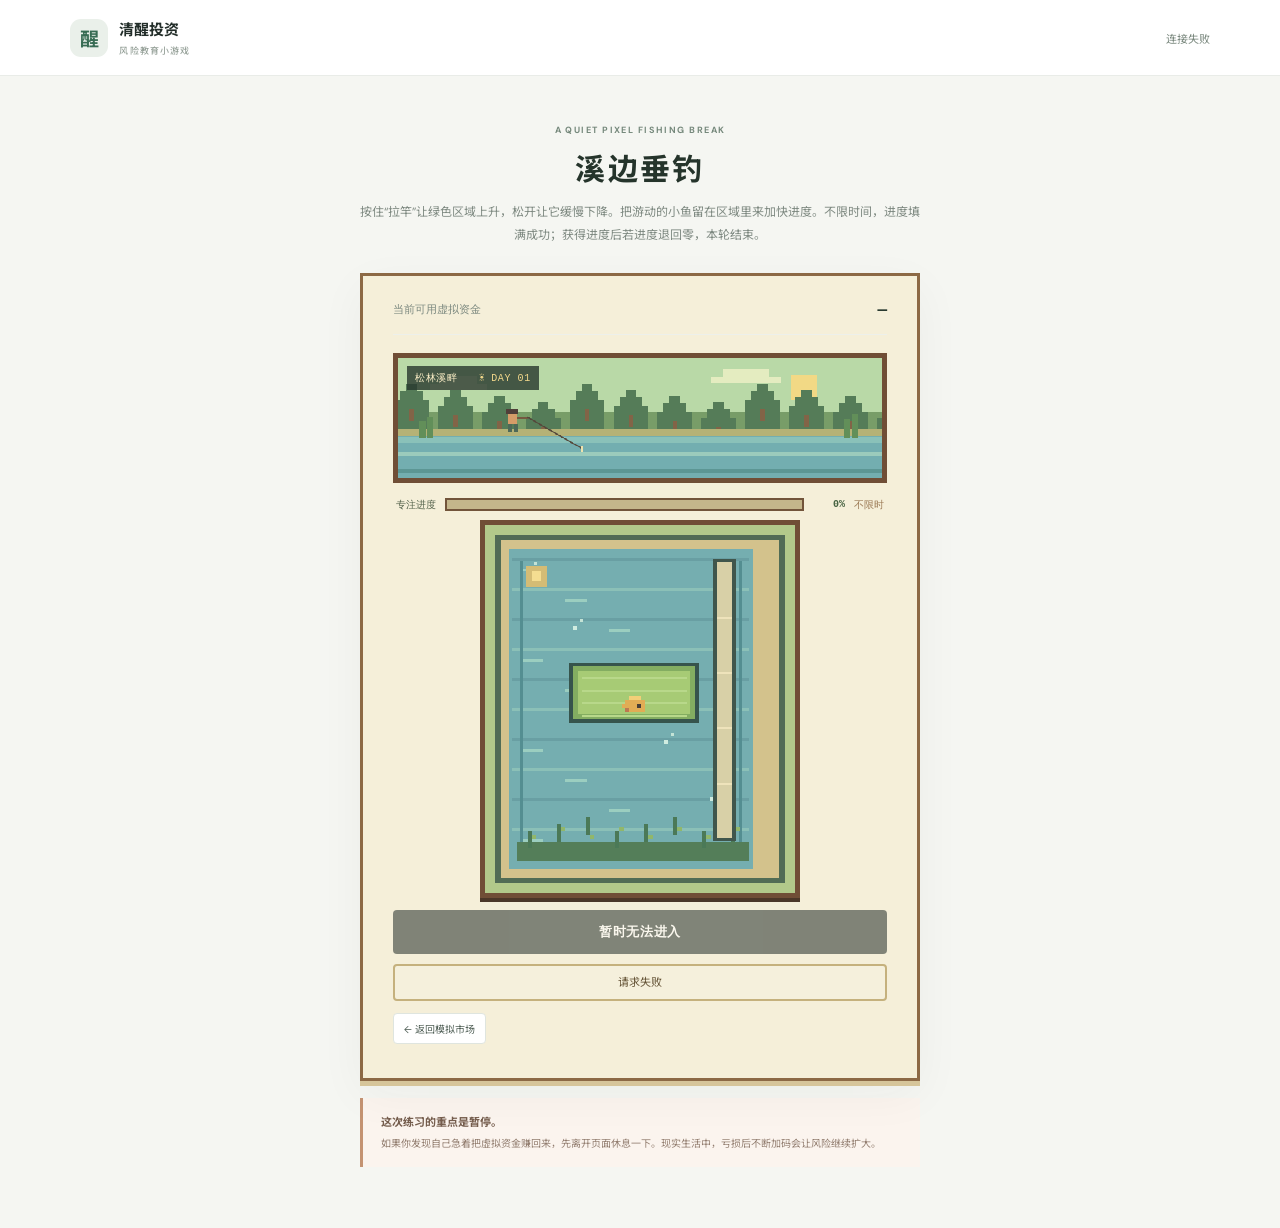
==== fishing.html @ 819c37e3 "Initial project upload" ====
<!doctype html>
<html lang="zh-CN">
<head>
  <meta charset="utf-8">
  <meta name="viewport" content="width=device-width,initial-scale=1">
  <title>溪边垂钓 · 清醒投资</title>
  <link rel="stylesheet" href="style.css">
  <link rel="stylesheet" href="recharge.css">
  <link rel="stylesheet" href="fishing.css?v=return-inside-game-20261020-1">
</head>
<body class="fishing-page">
  <header class="top fishing-top">
    <a class="brand" href="index.html"><span class="logo">醒</span><span>清醒投资<small>风险教育小游戏</small></span></a>
    <div class="top-right"><span id="playerName" class="virtual">读取账户中…</span></div>
  </header>
  <main class="fishing-main">
    <section class="fishing-intro">
      <div class="eyebrow">A QUIET PIXEL FISHING BREAK</div>
      <h1>溪边垂钓</h1>
      <p>按住“拉竿”让绿色区域上升，松开让它缓慢下降。把游动的小鱼留在区域里来加快进度。不限时间，进度填满成功；获得进度后若进度退回零，本轮结束。</p>
    </section>
    <section class="fishing-game panel">
      <div class="fishing-account"><span>当前可用虚拟资金</span><b id="fishingCash">读取中…</b></div>
      <div class="pixel-scene"><canvas id="sceneCanvas" width="640" height="160" aria-label="像素风溪边风景"></canvas><div class="scene-caption">松林溪畔 <span>☀ DAY 01</span></div></div>
      <div class="game-hud"><span>专注进度</span><div class="progress-track"><i id="progressFill"></i></div><b id="progressText">0%</b><span id="timerText">不限时</span></div>
      <canvas id="gameCanvas" width="320" height="380" aria-label="钓鱼小游戏水域"></canvas>
      <div class="game-controls"><button id="startBtn" class="primary full" disabled>正在读取练习状态…</button><button id="holdBtn" class="primary full hidden" disabled>按住拉竿</button></div>
      <div id="gameMessage" class="game-message">练习次数不限，每次奖励 50–1,000 元虚拟资金。</div>
      <div id="dailyStatus" class="daily-status"></div>
      <div class="fishing-gamebar"><a class="outline" href="index.html">← 返回模拟市场</a></div>
      <div id="victoryOverlay" class="victory-overlay hidden" role="dialog" aria-modal="true" aria-labelledby="victoryTitle">
        <div class="victory-card">
          <div class="victory-stars" aria-hidden="true">✦　✧　✦　✧　✦</div>
          <div class="victory-fish" aria-hidden="true">🐟</div>
          <h2 id="victoryTitle">钓到鱼啦！</h2>
          <p id="victoryReward">本轮练习完成</p>
          <blockquote>“虚拟账户里的回本不是真实收益；亏损后追逐、加码，只会让风险继续扩大。”</blockquote>
          <button id="victoryContinue" class="primary full">继续练习</button>
        </div>
      </div>
    </section>
    <section class="fishing-reminder"><b>这次练习的重点是暂停。</b><span>如果你发现自己急着把虚拟资金赚回来，先离开页面休息一下。现实生活中，亏损后不断加码会让风险继续扩大。</span></section>
  </main>
  <script src="fishing.js?v=pixel-fishing-20261020-6"></script>
</body>
</html>
---- style.css ----
@import url('https://fonts.googleapis.com/css2?family=DM+Sans:wght@400;500;600;700&family=Noto+Sans+SC:wght@400;500;600;700&display=swap');:root{--ink:#222d29;--muted:#7f8a84;--line:#e9ece8;--green:#386c54;--pale:#f5f6f2;--red:#bd6558}*{box-sizing:border-box}body{margin:0;color:var(--ink);font-family:'DM Sans','Noto Sans SC',sans-serif;background:#fff;font-size:13px}.top{height:76px;border-bottom:1px solid var(--line);padding:0 max(calc((100vw - 1160px)/2),5.5%);display:flex;align-items:center;justify-content:space-between}.brand{display:flex;align-items:center;gap:11px;text-decoration:none;color:var(--ink);font-weight:700;font-size:15px}.logo{width:38px;height:38px;border-radius:11px;background:#eaf0ea;color:var(--green);display:grid;place-items:center;font-size:19px}.brand small{display:block;color:#98a39b;font-size:9px;font-weight:500;letter-spacing:.13em;margin-top:4px}.top-right{display:flex;align-items:center;gap:20px}.virtual{font-size:11px;color:#7a887e}.virtual i{display:inline-block;width:7px;height:7px;border-radius:50%;background:#75a278;margin-right:6px}.outline,.text-btn{background:white;border:1px solid #dfe5df;padding:9px 14px;color:#526158;border-radius:4px;cursor:pointer;font:inherit}.top-right .outline{font-size:12px}main{max-width:1160px;margin:auto;padding:0 4px}.hero{margin:32px 0 20px;min-height:300px;background:#f4f5f1;display:flex;justify-content:space-between;overflow:hidden;padding:42px 52px;position:relative}.hero-text{max-width:510px;z-index:1}.eyebrow{font-size:9px;letter-spacing:.16em;font-weight:700;color:#75887b}.hero h1{font-size:31px;line-height:1.55;letter-spacing:.03em;margin:14px 0 11px;font-weight:600}.hero h1 em{font-style:normal;color:#a95c50}.hero-text>p{font-size:12px;color:#7f8982;line-height:1.9;max-width:440px}.hero-actions{display:flex;align-items:center;gap:17px;margin-top:23px}.primary{border:0;color:white;background:var(--ink);padding:12px 17px;border-radius:4px;font:500 12px inherit;cursor:pointer}.primary:hover{background:var(--green)}.primary span{margin-left:14px}.caption{font-size:10px;color:#89948c}.caption b{color:#526458;margin-left:5px}.hero-visual{width:39%;min-width:320px;position:relative;align-self:stretch;display:flex;align-items:center}.hero-visual svg{position:absolute;inset:62px 0 6px;width:100%;height:180px}.chart-label{position:absolute;top:4px;left:8px;font-size:11px;color:#67766c}.chart-label small{display:block;color:#a4ada6;font-size:9px;margin-top:5px}.chart-note{position:absolute;right:0;bottom:8px;font-size:10px;color:#986155;line-height:1.8}.chart-note span{color:#98a098}.notice{display:flex;align-items:center;gap:13px;padding:14px 17px;background:#fbf4ee;border:1px solid #f1e7df;color:#765f51;margin-bottom:30px}.notice-icon{width:22px;height:22px;border:1px solid #d49b7e;color:#b6795c;border-radius:50%;display:grid;place-items:center;font-weight:700;flex:none}.notice b,.notice span{display:block}.notice b{font-size:11px;margin-bottom:4px}.notice span{font-size:10px;line-height:1.6;color:#927d6f}.dashboard{display:grid;grid-template-columns:minmax(0,1.6fr) minmax(300px,.9fr);gap:24px}.section-title{display:flex;align-items:center;justify-content:space-between}.section-title h2,.trade h2{margin:7px 0 0;font-size:17px;font-weight:600}.section-title h2 small{font-size:10px;color:#9ca69e;font-weight:400;margin-left:8px}.left>.section-title{margin-bottom:15px}.section-title input{width:200px;border:1px solid var(--line);padding:10px 12px;outline:0;font:11px inherit}.market-table{border:1px solid var(--line)}.thead,.stock{display:grid;grid-template-columns:1.6fr 1fr 1fr .75fr;align-items:center;padding:12px 14px;gap:8px}.thead{background:#f8f9f6;color:#97a098;font-size:9px}.stock{border-top:1px solid #eef0ed;min-height:65px}.stock-name b,.stock-name small{display:block}.stock-name b{font-size:12px;font-weight:600}.stock-name small{font-size:9px;color:#9ba49d;margin-top:5px}.price{font-weight:600;font-size:12px}.chg{font-size:11px;color:var(--green)}.chg.down{color:var(--red)}.stock button{border:1px solid #dfe7df;color:var(--green);background:white;padding:6px 10px;border-radius:3px;font-size:10px;cursor:pointer}.panel{border:1px solid var(--line);padding:20px;background:#fff}.portfolio{margin-top:22px}.portfolio h2{font-size:16px}.text-btn{font-size:10px;padding:7px 10px}.metrics{display:grid;grid-template-columns:repeat(3,1fr);margin:19px 0 15px;background:#f7f8f5;padding:14px 10px;gap:8px}.metrics small,.metrics b{display:block}.metrics small{font-size:9px;color:#929d94;margin-bottom:8px}.metrics b{font-size:13px;font-weight:600}.metrics div+div{border-left:1px solid #e9ece8;padding-left:12px}.holdings{font-size:10px}.holding{display:grid;grid-template-columns:1fr 1fr 1fr;padding:11px 2px;border-top:1px solid #eff1ee;color:#69776e}.holding b{font-weight:500}.right{display:flex;flex-direction:column;gap:16px}.trade h2{font-size:19px}.hint{font-size:10px;line-height:1.7;color:#929c95;margin:8px 0 17px}.trade label,.dialog label{display:block;font-size:10px;color:#7f8a82;margin:13px 0}.trade select,.trade input,.dialog input{display:block;width:100%;height:38px;border:1px solid var(--line);background:white;margin-top:7px;padding:0 10px;color:#45544b;font:11px inherit;outline:0}.side-switch{display:flex;background:#f2f4f1;padding:3px;margin:13px 0}.side-switch button{flex:1;border:0;background:transparent;padding:9px;color:#7b877f;cursor:pointer;font-size:11px}.side-switch button.selected{background:white;color:var(--green);box-shadow:0 1px 4px #14251a12}.estimate{display:flex;align-items:center;justify-content:space-between;background:#f8f9f6;padding:12px;margin:14px 0;color:#8a958d;font-size:10px}.estimate b{font-size:14px;color:#334139}.full{width:100%}.message{min-height:14px;color:var(--red);font-size:10px;line-height:1.6;margin-top:7px}.lesson{background:#fbfaf6;border-color:#eeece3}.lesson h3,.history h3{font-size:14px;margin:8px 0 10px}.lesson ul{padding-left:16px;margin:9px 0 14px;color:#707c73;font-size:10px;line-height:2}.lesson li::marker{color:#c07a66}.lesson-foot{border-top:1px solid #ebe8de;padding-top:11px;font-size:9px;line-height:1.7;color:#95877a}.history{padding-bottom:12px}.history h3{margin-bottom:0}.orders{max-height:220px;overflow:auto}.order{display:flex;justify-content:space-between;align-items:center;padding:11px 0;border-top:1px solid #eff1ee;font-size:10px}.order b{font-size:10px}.order small{display:block;color:#a0a9a2;margin-top:4px}.buy{color:var(--green)}.sell{color:var(--red)}.empty{padding:18px 8px;color:#a0aaa2;font-size:10px;text-align:center}.takeaway{display:flex;align-items:center;gap:14px;margin:24px 0 35px;background:#edf3ed;padding:19px 22px;color:#4c6252}.take-icon{width:26px;height:26px;border:1px solid #9bb29d;color:#588060;border-radius:50%;display:grid;place-items:center;flex:none}.takeaway b{font-size:11px}.takeaway p{font-size:10px;line-height:1.7;color:#75847a;margin:5px 0 0}.take-stamp{margin-left:auto;border:1px solid #aec0ad;border-radius:50%;width:50px;height:50px;display:grid;place-items:center;text-align:center;font:11px/1.3 serif;color:#64816a;flex:none}footer{border-top:1px solid var(--line);padding:17px 0 22px;text-align:center;font-size:10px;color:#76847a}footer span{color:#a0aaa2;margin-left:8px}.modal{position:fixed;inset:0;background:#17241dbb;z-index:5;display:grid;place-items:center;padding:15px}.hidden{display:none!important}.dialog{background:white;width:min(400px,100%);padding:32px;position:relative}.close{position:absolute;right:17px;top:12px;border:0;background:none;font-size:24px;color:#929d95;cursor:pointer}.dialog h2{font-size:19px;margin:10px 0}.dialog>p{font-size:10px;line-height:1.7;color:#8a958d}.tabs{display:flex;border-bottom:1px solid var(--line);margin-top:18px}.tabs button{flex:1;border:0;background:white;color:#9ba49d;padding:10px;cursor:pointer;font-size:11px}.tabs button.active{color:var(--green);border-bottom:2px solid var(--green)}.dialog form{margin-top:13px}@media(max-width:800px){.top{padding:0 17px;height:67px}.top-right{gap:9px}.virtual{font-size:0}.virtual i{font-size:initial}.brand{font-size:13px}.brand small{font-size:8px}.hero{margin:16px 0;padding:28px 22px;min-height:310px}.hero h1{font-size:25px}.hero-visual{position:absolute;right:-65px;bottom:0;width:53%;min-width:0;height:190px;opacity:.38}.hero-text>p{max-width:90%}.dashboard{grid-template-columns:1fr;gap:16px}.right{display:grid;grid-template-columns:1fr}.section-title input{width:150px}.notice{align-items:flex-start}.metrics{grid-template-columns:1fr 1fr 1fr}.metrics b{font-size:11px}.takeaway{margin-bottom:24px}main{padding:0 13px}.hero-actions{flex-wrap:wrap}.thead,.stock{grid-template-columns:1.3fr 1fr .8fr .55fr;padding:11px 8px;gap:5px}.stock button{padding:6px}.portfolio{margin-top:15px}}

.market-chart{margin-top:16px}.market-chart canvas{display:block;width:100%;height:220px;margin-top:18px}.chart-meta,.chart-foot{font-size:9px;color:#98a39b}.chart-foot{display:flex;justify-content:space-between;border-top:1px solid #eff1ee;padding-top:10px}.fishing{background:#f8fbf6;border-color:#dfe9df}.fishing h3{margin:9px 0 5px;font-size:15px}.fishing-track{height:30px;border-radius:16px;background:#e9eeea;position:relative;margin:19px 0 15px;overflow:hidden}.fishing-zone{position:absolute;left:64%;width:16%;height:100%;background:#b8d9bb;border-left:1px solid #6c9b72;border-right:1px solid #6c9b72}.fishing-track i{position:absolute;left:0;top:4px;width:3px;height:22px;background:#bd6558;z-index:1}.fishing-track i.moving{animation:castMove 1.35s linear infinite alternate}@keyframes castMove{from{left:0}to{left:calc(100% - 3px)}}.fishing button:disabled{opacity:.55;cursor:not-allowed}

.fishing-track i{width:6px;height:28px;top:1px;border-radius:4px;box-shadow:0 0 0 3px #bd655822}.fishing-running{border-color:#8eb391;background:#f3faf1}.fishing-running .fishing-track{outline:2px solid #8eb391}.fishing-running #castBtn{background:#a95c50}.fishing #fishingMsg{min-height:32px;padding:8px 10px;border-radius:4px;background:#f1f5ef;color:#506b55;font-size:11px}

.fishing-preview{display:flex;align-items:center;gap:12px;padding:13px;background:#f1f5ef;border-radius:4px;margin:16px 0}.fishing-preview>span{font-size:24px}.fishing-preview div{flex:1}.fishing-preview b,.fishing-preview small{display:block}.fishing-preview b{font-size:11px;color:#435b49}.fishing-preview small{font-size:9px;color:#94a096;margin-top:5px}.fishing-preview strong{color:#719176;font-size:17px}

.dashboard,.dashboard>.left,.dashboard>.right,.market-chart,.market-table{min-width:0;max-width:100%}.market-chart{overflow:hidden}.market-chart .section-title{min-width:0;flex-wrap:wrap;gap:8px}.market-chart .section-title>div{min-width:0}.chart-meta{max-width:48%;text-align:right;white-space:normal}.market-chart canvas{width:100%;max-width:100%;min-width:0}@media(max-width:800px){.top{height:auto;min-height:67px;flex-wrap:wrap;gap:8px;padding:9px 14px}.top-right{flex:1 1 200px;min-width:0;flex-wrap:wrap;justify-content:flex-end;gap:6px}.top-right .outline{padding:7px 8px}.top-right .wallet-badge,.top-right .member-flag{font-size:9px;padding:4px 6px}.thead,.stock{grid-template-columns:minmax(0,1.2fr) minmax(66px,.9fr) minmax(50px,.7fr) minmax(52px,.65fr);min-width:0}.stock>* ,.thead>*{min-width:0;overflow-wrap:anywhere}.stock button{white-space:nowrap;padding:5px 5px;font-size:9px}}

.stock,.stock *{cursor:pointer}.stock:hover{background:#f8faf6}.stock:hover .stock-name b{color:var(--green)}
.stock-actions{display:flex;align-items:center;gap:5px;flex-wrap:wrap}.stock-actions .delete-stock-btn{border-color:#ead9d5;color:#a95549}.stock-actions button:disabled{opacity:.55;cursor:wait}
@media(max-width:800px){.thead,.stock{grid-template-columns:minmax(0,1.2fr) minmax(66px,.9fr) minmax(50px,.7fr) minmax(88px,1.25fr);padding-left:6px;padding-right:6px;gap:4px}.stock-actions{gap:3px}.stock-actions button{padding:5px 4px;font-size:9px}}
---- recharge.css ----
.wallet-badge{font-size:10px;color:#55735e;background:#edf3ed;border-radius:20px;padding:7px 10px;white-space:nowrap}.recharge-dialog{width:min(540px,100%);max-height:90vh;overflow:auto}.wallet-summary{display:grid;grid-template-columns:repeat(3,1fr);background:#f5f7f3;padding:13px 9px;margin:18px 0 12px;gap:5px}.wallet-summary>div+div{border-left:1px solid #e1e8df;padding-left:12px}.wallet-summary small,.wallet-summary b{display:block}.wallet-summary small{font-size:9px;color:#89968d;margin-bottom:6px}.wallet-summary b{font-size:14px;color:#34463a}.recharge-tabs{margin:12px 0 14px}.package-list{display:grid;grid-template-columns:repeat(3,1fr);gap:9px}.package{border:1px solid #e5eae4;background:#fff;padding:13px 10px;text-align:left;cursor:pointer;min-height:98px;color:#334139;transition:.15s}.package:hover,.package.selected{border-color:#668a6c;background:#f6f9f5;box-shadow:0 0 0 1px #668a6c inset}.package b,.package span,.package small{display:block}.package b{font-size:13px;margin-bottom:8px}.package span{font-size:10px;color:#738077}.package small{font-size:9px;color:#a0aaa2;margin-top:8px}.history-title{font-size:10px;font-weight:600;color:#64736a;margin-top:16px;padding-top:12px;border-top:1px solid #edf0eb}.recharge-history{max-height:120px;overflow:auto}.recharge-row{display:flex;justify-content:space-between;gap:10px;padding:8px 1px;border-bottom:1px solid #f0f2ee;font-size:9px;color:#68766d}.recharge-row small{display:block;color:#a0aaa2;margin-top:4px}.recharge-row b{color:#536f58;white-space:nowrap;font-size:10px}.mock-note{margin-top:12px;background:#faf6ed;color:#927e5d;padding:9px 10px;font-size:9px;line-height:1.6}.recharge-dialog .message{min-height:16px}.top-right #rechargeBtn{border-color:#cddbcf;color:#4e7357}.top-right #rechargeBtn:hover{background:#f3f7f2}@media(max-width:800px){.top-right{gap:6px}.top-right .outline{padding:7px 8px;font-size:10px}.wallet-badge{padding:6px 7px;font-size:9px}.recharge-dialog{padding:25px 20px}.package-list{gap:6px}.package{padding:11px 7px}.package b{font-size:11px}.wallet-summary b{font-size:12px}.wallet-summary>div+div{padding-left:7px}}
.member-flag{font-size:10px;font-weight:600;color:#8a672a;background:linear-gradient(135deg,#fbf2d8,#f4e4b9);border:1px solid #ead69e;border-radius:20px;padding:6px 10px;white-space:nowrap;box-shadow:inset 0 1px #fff8}.member-flag::first-letter{color:#bb9147}#memberFlag.hidden{display:none!important}.wallet-summary #membershipStatus{color:#8a672a}
---- fishing.css ----
.fishing-page{min-height:100vh;background:#f5f6f2}.fishing-top{max-width:none;background:#fff}.fishing-main{max-width:760px;margin:0 auto;padding:48px 18px 60px}.fishing-intro{text-align:center;margin:0 auto 26px;max-width:560px}.fishing-intro h1{font-size:30px;margin:9px 0;color:#25342b}.fishing-intro p{font-size:12px;line-height:1.9;color:#7f8a82}.fishing-game{max-width:560px;margin:auto;padding:25px 30px 24px;box-shadow:0 14px 45px #27392a0b}.fishing-account{display:flex;justify-content:space-between;align-items:center;color:#7b887f;font-size:11px;padding-bottom:15px;border-bottom:1px solid #edf0eb}.fishing-account b{color:#293a30;font-size:16px}.pond{height:145px;position:relative;overflow:hidden;margin:17px 0 20px;border-radius:8px;background:linear-gradient(180deg,#e8f1ec 0%,#dcebe5 51%,#b9d6cd 52%,#9ec5b7 100%)}.pond-sun{position:absolute;width:38px;height:38px;border-radius:50%;background:#e6d8a9;right:18%;top:18px;opacity:.85}.pond-water{position:absolute;left:-5%;right:-5%;height:56px;bottom:0;border-top:2px solid #88b7a7;border-radius:50% 50% 0 0;background:#a9cec0aa}.pond-reed{position:absolute;bottom:27px;color:#6d9b7c;font-size:50px}.reed-one{left:8%}.reed-two{right:7%;transform:scaleX(-1)}.pond-float{position:absolute;left:72%;top:54%;width:13px;height:13px;border-radius:50%;background:#bd6558;color:transparent;box-shadow:0 0 0 5px #ffffff77;transition:left .12s linear}.fishing-instruction{text-align:center}.fishing-instruction b,.fishing-instruction span{display:block}.fishing-instruction b{font-size:14px;color:#394c40}.fishing-instruction span{font-size:10px;color:#929c94;margin-top:6px}.fishing-track{height:34px;border-radius:18px;background:#e9eeea;position:relative;margin:17px 0 15px;overflow:hidden}.fishing-zone{position:absolute;left:64%;width:16%;height:100%;background:#b8d9bb;border-left:1px solid #6c9b72;border-right:1px solid #6c9b72}.fishing-track i{position:absolute;left:0;top:3px;width:6px;height:28px;border-radius:4px;background:#bd6558;z-index:1;box-shadow:0 0 0 3px #bd655822}.fishing-running .fishing-track{outline:2px solid #8eb391}.fishing-running #castBtn{background:#a95c50}.fishing-game button:disabled{opacity:.55;cursor:not-allowed}.game-message{min-height:36px;display:grid;place-items:center;text-align:center;background:#f1f5ef;border-radius:4px;padding:8px;color:#506b55;font-size:11px;line-height:1.6}.daily-status{text-align:center;margin-top:12px;color:#8b978e;font-size:10px}.fishing-reminder{max-width:560px;display:grid;gap:6px;margin:17px auto 0;padding:15px 18px;border-left:3px solid #c49372;background:#fbf4ee;color:#755d4d}.fishing-reminder b{font-size:11px}.fishing-reminder span{font-size:10px;line-height:1.7;color:#927d6f}@media(max-width:600px){.fishing-top{padding:0 12px}.fishing-top .top-right{gap:8px}.fishing-top .outline{padding:8px;font-size:10px}.fishing-main{padding-top:30px}.fishing-game{padding:20px 17px}.pond{height:120px}}

.pixel-scene{position:relative;margin:18px 0 10px;border:5px solid #704e36;background:#9fc88d;box-shadow:inset 0 0 0 3px #d9bd78;image-rendering:pixelated}.pixel-scene canvas{display:block;width:100%;height:120px;image-rendering:pixelated}.scene-caption{position:absolute;left:9px;top:8px;padding:5px 8px;background:#27372dcc;color:#fff2c9;font:10px monospace;letter-spacing:.06em}.scene-caption span{margin-left:15px;color:#f2d88b}.game-hud{display:grid;grid-template-columns:auto 1fr auto auto;align-items:center;gap:9px;margin:15px 3px 8px;font:10px monospace;color:#52614a}.progress-track{height:13px;border:2px solid #72543a;background:#c4b68b;padding:2px}.progress-track i{display:block;width:0;height:100%;background:#8bbd64;transition:width .12s linear}.game-hud b{min-width:32px;text-align:right;color:#476342}.game-hud>span:last-child{color:#997752}#gameCanvas{display:block;width:100%;max-width:320px;height:auto;margin:0 auto 12px;border:5px solid #704e36;background:#84b5a0;image-rendering:pixelated;box-shadow:0 4px 0 #4b3728}.game-controls{display:grid;gap:8px}.game-controls button{min-height:44px;font-weight:700;letter-spacing:.04em;touch-action:none;user-select:none}.game-controls button:active{transform:translateY(2px);filter:brightness(1.12)}.game-message{margin-top:10px;border:2px solid #c5b17d;background:#f5f0dc;color:#665538;min-height:36px}.fishing-game{border:3px solid #8c6945;background:#f5efd9;box-shadow:0 5px 0 #d6c59a,0 14px 45px #27392a0b}.fishing-account{font-family:monospace}.fishing-account b{font-family:monospace}.fishing-intro h1{font-family:Georgia,'Noto Sans SC',serif;letter-spacing:.08em}.fishing-running #holdBtn{background:#709850;box-shadow:inset 0 -3px #4c7136}.game-over #gameCanvas{filter:saturate(.75)}@media(max-width:600px){.pixel-scene canvas{height:95px}.game-hud{grid-template-columns:auto 1fr auto;gap:7px}.game-hud>span:last-child{grid-column:3}.fishing-game{padding:16px 12px}.fishing-account{font-size:10px}.fishing-intro h1{font-size:26px}}

.fishing-game{position:relative}.victory-overlay{position:absolute;inset:0;z-index:4;display:grid;place-items:center;padding:18px;background:#24372bcc;backdrop-filter:blur(2px)}.victory-card{width:min(390px,100%);padding:24px 22px 20px;text-align:center;border:4px solid #87613e;background:#f8f0d3;box-shadow:0 7px 0 #59422f,0 15px 45px #15251c66;animation:victoryAppear .38s cubic-bezier(.2,.9,.25,1.2)}.victory-stars{font-size:20px;letter-spacing:.08em;color:#d6a841;animation:starShine .8s ease-in-out infinite alternate}.victory-fish{font-size:54px;image-rendering:pixelated;filter:drop-shadow(3px 4px 0 #b3894c);animation:victoryJump .62s ease-in-out infinite alternate}.victory-card h2{font-family:Georgia,'Noto Sans SC',serif;color:#486d49;font-size:24px;margin:5px 0}.victory-card>p{font-size:13px;font-weight:700;color:#826037;margin:8px 0 14px}.victory-card blockquote{margin:0 0 17px;padding:12px;border-left:3px solid #bd765a;background:#f2e6c9;text-align:left;color:#765846;font-size:11px;line-height:1.8}.victory-card button{border:2px solid #324c36;box-shadow:0 3px 0 #324c36}@keyframes victoryJump{from{transform:translateY(5px) rotate(-8deg)}to{transform:translateY(-14px) rotate(8deg)}}@keyframes starShine{from{opacity:.55;transform:scale(.96)}to{opacity:1;transform:scale(1.05)}}@keyframes victoryAppear{from{opacity:0;transform:translateY(18px) scale(.9)}to{opacity:1;transform:translateY(0) scale(1)}}

.fishing-gamebar{display:flex;justify-content:flex-start;margin-bottom:10px}.fishing-gamebar .outline{display:inline-flex;align-items:center;text-decoration:none;font-size:10px;padding:7px 10px}.fishing-gamebar .outline:hover{border-color:#91ab91;color:#386c54}
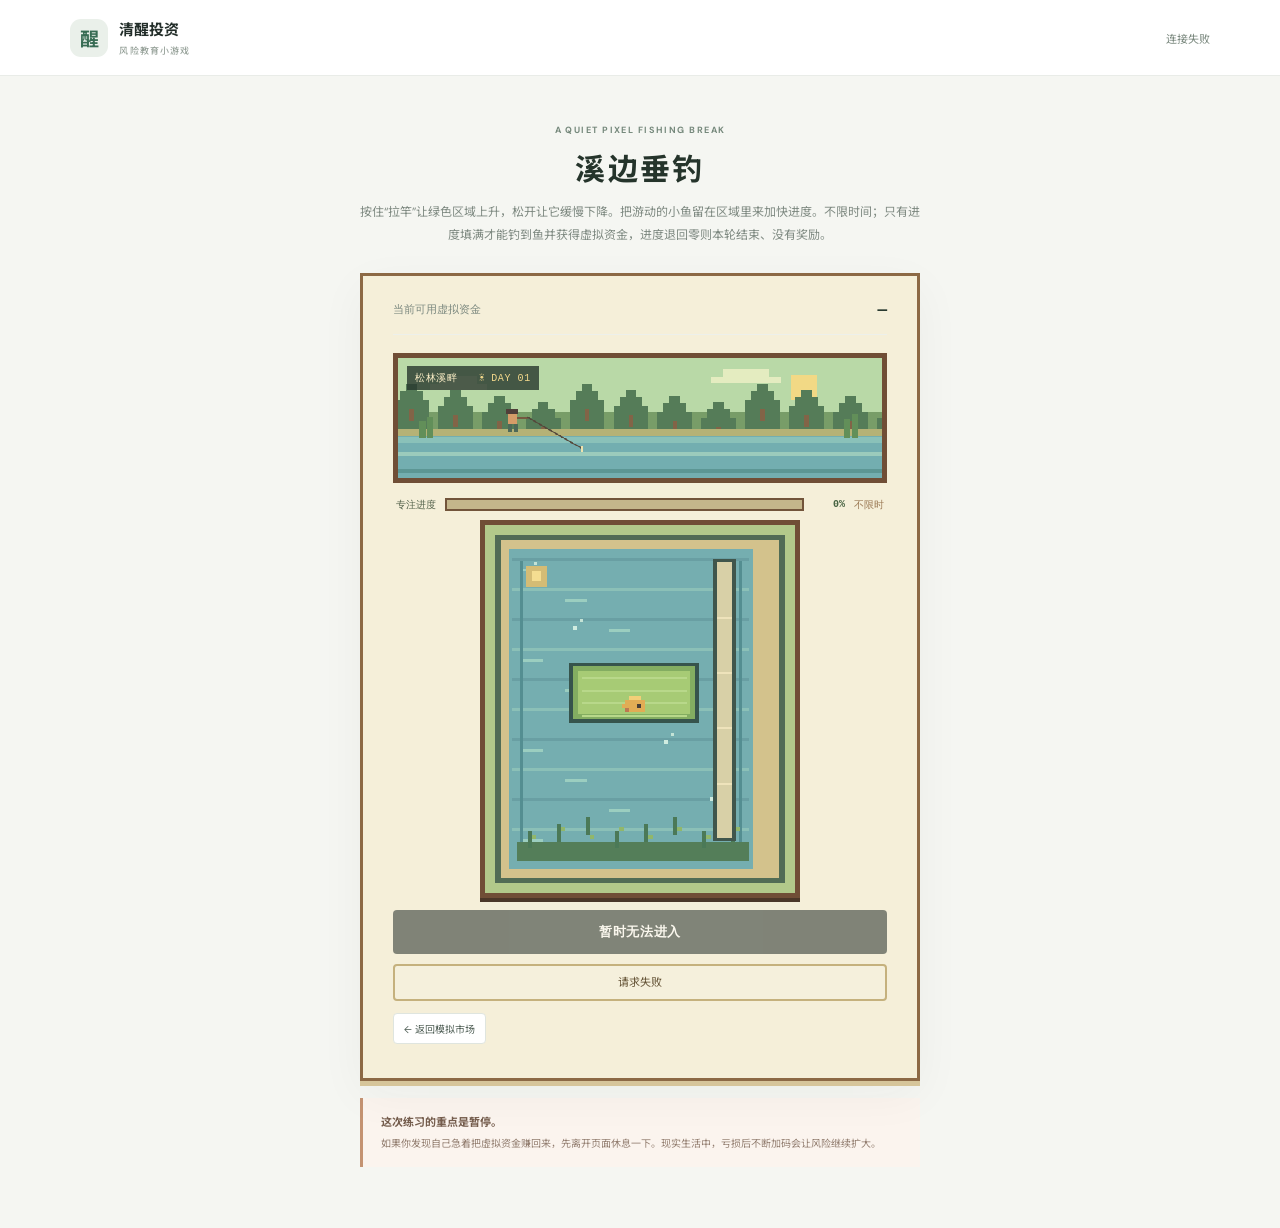
==== commit 77686b14: "Replace farm with mining and forge games; add forge tiers and risk" ====
--- a/fishing.html
+++ b/fishing.html
@@ -17,7 +17,7 @@
     <section class="fishing-intro">
       <div class="eyebrow">A QUIET PIXEL FISHING BREAK</div>
       <h1>溪边垂钓</h1>
-      <p>按住“拉竿”让绿色区域上升，松开让它缓慢下降。把游动的小鱼留在区域里来加快进度。不限时间，进度填满成功；获得进度后若进度退回零，本轮结束。</p>
+      <p>按住“拉竿”让绿色区域上升，松开让它缓慢下降。把游动的小鱼留在区域里来加快进度。不限时间；只有进度填满才能钓到鱼并获得虚拟资金，进度退回零则本轮结束、没有奖励。</p>
     </section>
     <section class="fishing-game panel">
       <div class="fishing-account"><span>当前可用虚拟资金</span><b id="fishingCash">读取中…</b></div>
@@ -25,7 +25,7 @@
       <div class="game-hud"><span>专注进度</span><div class="progress-track"><i id="progressFill"></i></div><b id="progressText">0%</b><span id="timerText">不限时</span></div>
       <canvas id="gameCanvas" width="320" height="380" aria-label="钓鱼小游戏水域"></canvas>
       <div class="game-controls"><button id="startBtn" class="primary full" disabled>正在读取练习状态…</button><button id="holdBtn" class="primary full hidden" disabled>按住拉竿</button></div>
-      <div id="gameMessage" class="game-message">练习次数不限，每次奖励 50–1,000 元虚拟资金。</div>
+      <div id="gameMessage" class="game-message">练习次数不限；只有进度填满才算钓到鱼，成功可获得 1,000–5,000 元虚拟资金。</div>
       <div id="dailyStatus" class="daily-status"></div>
       <div class="fishing-gamebar"><a class="outline" href="index.html">← 返回模拟市场</a></div>
       <div id="victoryOverlay" class="victory-overlay hidden" role="dialog" aria-modal="true" aria-labelledby="victoryTitle">
@@ -41,7 +41,7 @@
     </section>
     <section class="fishing-reminder"><b>这次练习的重点是暂停。</b><span>如果你发现自己急着把虚拟资金赚回来，先离开页面休息一下。现实生活中，亏损后不断加码会让风险继续扩大。</span></section>
   </main>
-  <script src="fishing.js?v=pixel-fishing-20261020-6"></script>
+  <script src="fishing.js?v=win-only-20261023-1"></script>
 </body>
 </html>
 
--- a/style.css
+++ b/style.css
@@ -1,4 +1,4 @@
-@import url('https://fonts.googleapis.com/css2?family=DM+Sans:wght@400;500;600;700&family=Noto+Sans+SC:wght@400;500;600;700&display=swap');:root{--ink:#222d29;--muted:#7f8a84;--line:#e9ece8;--green:#386c54;--pale:#f5f6f2;--red:#bd6558}*{box-sizing:border-box}body{margin:0;color:var(--ink);font-family:'DM Sans','Noto Sans SC',sans-serif;background:#fff;font-size:13px}.top{height:76px;border-bottom:1px solid var(--line);padding:0 max(calc((100vw - 1160px)/2),5.5%);display:flex;align-items:center;justify-content:space-between}.brand{display:flex;align-items:center;gap:11px;text-decoration:none;color:var(--ink);font-weight:700;font-size:15px}.logo{width:38px;height:38px;border-radius:11px;background:#eaf0ea;color:var(--green);display:grid;place-items:center;font-size:19px}.brand small{display:block;color:#98a39b;font-size:9px;font-weight:500;letter-spacing:.13em;margin-top:4px}.top-right{display:flex;align-items:center;gap:20px}.virtual{font-size:11px;color:#7a887e}.virtual i{display:inline-block;width:7px;height:7px;border-radius:50%;background:#75a278;margin-right:6px}.outline,.text-btn{background:white;border:1px solid #dfe5df;padding:9px 14px;color:#526158;border-radius:4px;cursor:pointer;font:inherit}.top-right .outline{font-size:12px}main{max-width:1160px;margin:auto;padding:0 4px}.hero{margin:32px 0 20px;min-height:300px;background:#f4f5f1;display:flex;justify-content:space-between;overflow:hidden;padding:42px 52px;position:relative}.hero-text{max-width:510px;z-index:1}.eyebrow{font-size:9px;letter-spacing:.16em;font-weight:700;color:#75887b}.hero h1{font-size:31px;line-height:1.55;letter-spacing:.03em;margin:14px 0 11px;font-weight:600}.hero h1 em{font-style:normal;color:#a95c50}.hero-text>p{font-size:12px;color:#7f8982;line-height:1.9;max-width:440px}.hero-actions{display:flex;align-items:center;gap:17px;margin-top:23px}.primary{border:0;color:white;background:var(--ink);padding:12px 17px;border-radius:4px;font:500 12px inherit;cursor:pointer}.primary:hover{background:var(--green)}.primary span{margin-left:14px}.caption{font-size:10px;color:#89948c}.caption b{color:#526458;margin-left:5px}.hero-visual{width:39%;min-width:320px;position:relative;align-self:stretch;display:flex;align-items:center}.hero-visual svg{position:absolute;inset:62px 0 6px;width:100%;height:180px}.chart-label{position:absolute;top:4px;left:8px;font-size:11px;color:#67766c}.chart-label small{display:block;color:#a4ada6;font-size:9px;margin-top:5px}.chart-note{position:absolute;right:0;bottom:8px;font-size:10px;color:#986155;line-height:1.8}.chart-note span{color:#98a098}.notice{display:flex;align-items:center;gap:13px;padding:14px 17px;background:#fbf4ee;border:1px solid #f1e7df;color:#765f51;margin-bottom:30px}.notice-icon{width:22px;height:22px;border:1px solid #d49b7e;color:#b6795c;border-radius:50%;display:grid;place-items:center;font-weight:700;flex:none}.notice b,.notice span{display:block}.notice b{font-size:11px;margin-bottom:4px}.notice span{font-size:10px;line-height:1.6;color:#927d6f}.dashboard{display:grid;grid-template-columns:minmax(0,1.6fr) minmax(300px,.9fr);gap:24px}.section-title{display:flex;align-items:center;justify-content:space-between}.section-title h2,.trade h2{margin:7px 0 0;font-size:17px;font-weight:600}.section-title h2 small{font-size:10px;color:#9ca69e;font-weight:400;margin-left:8px}.left>.section-title{margin-bottom:15px}.section-title input{width:200px;border:1px solid var(--line);padding:10px 12px;outline:0;font:11px inherit}.market-table{border:1px solid var(--line)}.thead,.stock{display:grid;grid-template-columns:1.6fr 1fr 1fr .75fr;align-items:center;padding:12px 14px;gap:8px}.thead{background:#f8f9f6;color:#97a098;font-size:9px}.stock{border-top:1px solid #eef0ed;min-height:65px}.stock-name b,.stock-name small{display:block}.stock-name b{font-size:12px;font-weight:600}.stock-name small{font-size:9px;color:#9ba49d;margin-top:5px}.price{font-weight:600;font-size:12px}.chg{font-size:11px;color:var(--green)}.chg.down{color:var(--red)}.stock button{border:1px solid #dfe7df;color:var(--green);background:white;padding:6px 10px;border-radius:3px;font-size:10px;cursor:pointer}.panel{border:1px solid var(--line);padding:20px;background:#fff}.portfolio{margin-top:22px}.portfolio h2{font-size:16px}.text-btn{font-size:10px;padding:7px 10px}.metrics{display:grid;grid-template-columns:repeat(3,1fr);margin:19px 0 15px;background:#f7f8f5;padding:14px 10px;gap:8px}.metrics small,.metrics b{display:block}.metrics small{font-size:9px;color:#929d94;margin-bottom:8px}.metrics b{font-size:13px;font-weight:600}.metrics div+div{border-left:1px solid #e9ece8;padding-left:12px}.holdings{font-size:10px}.holding{display:grid;grid-template-columns:1fr 1fr 1fr;padding:11px 2px;border-top:1px solid #eff1ee;color:#69776e}.holding b{font-weight:500}.right{display:flex;flex-direction:column;gap:16px}.trade h2{font-size:19px}.hint{font-size:10px;line-height:1.7;color:#929c95;margin:8px 0 17px}.trade label,.dialog label{display:block;font-size:10px;color:#7f8a82;margin:13px 0}.trade select,.trade input,.dialog input{display:block;width:100%;height:38px;border:1px solid var(--line);background:white;margin-top:7px;padding:0 10px;color:#45544b;font:11px inherit;outline:0}.side-switch{display:flex;background:#f2f4f1;padding:3px;margin:13px 0}.side-switch button{flex:1;border:0;background:transparent;padding:9px;color:#7b877f;cursor:pointer;font-size:11px}.side-switch button.selected{background:white;color:var(--green);box-shadow:0 1px 4px #14251a12}.estimate{display:flex;align-items:center;justify-content:space-between;background:#f8f9f6;padding:12px;margin:14px 0;color:#8a958d;font-size:10px}.estimate b{font-size:14px;color:#334139}.full{width:100%}.message{min-height:14px;color:var(--red);font-size:10px;line-height:1.6;margin-top:7px}.lesson{background:#fbfaf6;border-color:#eeece3}.lesson h3,.history h3{font-size:14px;margin:8px 0 10px}.lesson ul{padding-left:16px;margin:9px 0 14px;color:#707c73;font-size:10px;line-height:2}.lesson li::marker{color:#c07a66}.lesson-foot{border-top:1px solid #ebe8de;padding-top:11px;font-size:9px;line-height:1.7;color:#95877a}.history{padding-bottom:12px}.history h3{margin-bottom:0}.orders{max-height:220px;overflow:auto}.order{display:flex;justify-content:space-between;align-items:center;padding:11px 0;border-top:1px solid #eff1ee;font-size:10px}.order b{font-size:10px}.order small{display:block;color:#a0a9a2;margin-top:4px}.buy{color:var(--green)}.sell{color:var(--red)}.empty{padding:18px 8px;color:#a0aaa2;font-size:10px;text-align:center}.takeaway{display:flex;align-items:center;gap:14px;margin:24px 0 35px;background:#edf3ed;padding:19px 22px;color:#4c6252}.take-icon{width:26px;height:26px;border:1px solid #9bb29d;color:#588060;border-radius:50%;display:grid;place-items:center;flex:none}.takeaway b{font-size:11px}.takeaway p{font-size:10px;line-height:1.7;color:#75847a;margin:5px 0 0}.take-stamp{margin-left:auto;border:1px solid #aec0ad;border-radius:50%;width:50px;height:50px;display:grid;place-items:center;text-align:center;font:11px/1.3 serif;color:#64816a;flex:none}footer{border-top:1px solid var(--line);padding:17px 0 22px;text-align:center;font-size:10px;color:#76847a}footer span{color:#a0aaa2;margin-left:8px}.modal{position:fixed;inset:0;background:#17241dbb;z-index:5;display:grid;place-items:center;padding:15px}.hidden{display:none!important}.dialog{background:white;width:min(400px,100%);padding:32px;position:relative}.close{position:absolute;right:17px;top:12px;border:0;background:none;font-size:24px;color:#929d95;cursor:pointer}.dialog h2{font-size:19px;margin:10px 0}.dialog>p{font-size:10px;line-height:1.7;color:#8a958d}.tabs{display:flex;border-bottom:1px solid var(--line);margin-top:18px}.tabs button{flex:1;border:0;background:white;color:#9ba49d;padding:10px;cursor:pointer;font-size:11px}.tabs button.active{color:var(--green);border-bottom:2px solid var(--green)}.dialog form{margin-top:13px}@media(max-width:800px){.top{padding:0 17px;height:67px}.top-right{gap:9px}.virtual{font-size:0}.virtual i{font-size:initial}.brand{font-size:13px}.brand small{font-size:8px}.hero{margin:16px 0;padding:28px 22px;min-height:310px}.hero h1{font-size:25px}.hero-visual{position:absolute;right:-65px;bottom:0;width:53%;min-width:0;height:190px;opacity:.38}.hero-text>p{max-width:90%}.dashboard{grid-template-columns:1fr;gap:16px}.right{display:grid;grid-template-columns:1fr}.section-title input{width:150px}.notice{align-items:flex-start}.metrics{grid-template-columns:1fr 1fr 1fr}.metrics b{font-size:11px}.takeaway{margin-bottom:24px}main{padding:0 13px}.hero-actions{flex-wrap:wrap}.thead,.stock{grid-template-columns:1.3fr 1fr .8fr .55fr;padding:11px 8px;gap:5px}.stock button{padding:6px}.portfolio{margin-top:15px}}
+@import url('https://fonts.googleapis.com/css2?family=DM+Sans:wght@400;500;600;700&family=Noto+Sans+SC:wght@400;500;600;700&display=swap');:root{--ink:#222d29;--muted:#7f8a84;--line:#e9ece8;--green:#386c54;--pale:#f5f6f2;--red:#bd6558}*{box-sizing:border-box}body{margin:0;color:var(--ink);font-family:'DM Sans','Noto Sans SC',sans-serif;background:#fff;font-size:13px}.top{height:76px;border-bottom:1px solid var(--line);padding:0 max(calc((100vw - 1160px)/2),5.5%);display:flex;align-items:center;justify-content:space-between}.brand{display:flex;align-items:center;gap:11px;text-decoration:none;color:var(--ink);font-weight:700;font-size:15px}.logo{width:38px;height:38px;border-radius:11px;background:#eaf0ea;color:var(--green);display:grid;place-items:center;font-size:19px}.brand small{display:block;color:#98a39b;font-size:9px;font-weight:500;letter-spacing:.13em;margin-top:4px}.top-right{display:flex;align-items:center;gap:20px}.virtual{font-size:11px;color:#7a887e}.virtual i{display:inline-block;width:7px;height:7px;border-radius:50%;background:#75a278;margin-right:6px}.outline,.text-btn{background:white;border:1px solid #dfe5df;padding:9px 14px;color:#526158;border-radius:4px;cursor:pointer;font:inherit}.top-right .outline{font-size:12px}main{max-width:1160px;margin:auto;padding:0 4px}.hero{margin:32px 0 20px;min-height:300px;background:#f4f5f1;display:flex;justify-content:space-between;overflow:hidden;padding:42px 52px;position:relative}.hero-text{max-width:510px;z-index:1}.eyebrow{font-size:9px;letter-spacing:.16em;font-weight:700;color:#75887b}.hero h1{font-size:31px;line-height:1.55;letter-spacing:.03em;margin:14px 0 11px;font-weight:600}.hero h1 em{font-style:normal;color:#a95c50}.hero-text>p{font-size:12px;color:#7f8982;line-height:1.9;max-width:440px}.hero-actions{display:flex;align-items:center;gap:17px;margin-top:23px}.primary{border:0;color:white;background:var(--ink);padding:12px 17px;border-radius:4px;font:500 12px inherit;cursor:pointer}.primary:hover{background:var(--green)}.primary span{margin-left:14px}.caption{font-size:10px;color:#89948c}.caption b{color:#526458;margin-left:5px}.hero-visual{width:39%;min-width:320px;position:relative;align-self:stretch;display:flex;align-items:center}.hero-visual svg{position:absolute;inset:62px 0 6px;width:100%;height:180px}.chart-label{position:absolute;top:4px;left:8px;font-size:11px;color:#67766c}.chart-label small{display:block;color:#a4ada6;font-size:9px;margin-top:5px}.chart-note{position:absolute;right:0;bottom:8px;font-size:10px;color:#986155;line-height:1.8}.chart-note span{color:#98a098}.notice{display:flex;align-items:center;gap:13px;padding:14px 17px;background:#fbf4ee;border:1px solid #f1e7df;color:#765f51;margin-bottom:30px}.notice-icon{width:22px;height:22px;border:1px solid #d49b7e;color:#b6795c;border-radius:50%;display:grid;place-items:center;position:relative;flex:none}.notice-icon::before,.notice-icon::after{content:"";position:absolute;left:50%;transform:translateX(-50%);background:#b6795c;border-radius:2px}.notice-icon::before{top:4px;width:2px;height:7px}.notice-icon::after{top:14px;width:2px;height:2px}.notice b,.notice span{display:block}.notice b{font-size:11px;margin-bottom:4px}.notice span{font-size:10px;line-height:1.6;color:#927d6f}.dashboard{display:grid;grid-template-columns:minmax(0,1.6fr) minmax(300px,.9fr);gap:24px}.section-title{display:flex;align-items:center;justify-content:space-between}.section-title h2,.trade h2{margin:7px 0 0;font-size:17px;font-weight:600}.section-title h2 small{font-size:10px;color:#9ca69e;font-weight:400;margin-left:8px}.left>.section-title{margin-bottom:15px}.section-title input{width:200px;border:1px solid var(--line);padding:10px 12px;outline:0;font:11px inherit}.market-table{border:1px solid var(--line)}.thead,.stock{display:grid;grid-template-columns:1.6fr 1fr 1fr .75fr;align-items:center;padding:12px 14px;gap:8px}.thead{background:#f8f9f6;color:#97a098;font-size:9px}.stock{border-top:1px solid #eef0ed;min-height:65px}.stock-name b,.stock-name small{display:block}.stock-name b{font-size:12px;font-weight:600}.stock-name small{font-size:9px;color:#9ba49d;margin-top:5px}.price{font-weight:600;font-size:12px}.chg{font-size:11px;color:var(--green)}.chg.down{color:var(--red)}.stock button{border:1px solid #dfe7df;color:var(--green);background:white;padding:6px 10px;border-radius:3px;font-size:10px;cursor:pointer}.panel{border:1px solid var(--line);padding:20px;background:#fff}.portfolio{margin-top:22px}.portfolio h2{font-size:16px}.text-btn{font-size:10px;padding:7px 10px}.metrics{display:grid;grid-template-columns:repeat(3,1fr);margin:19px 0 15px;background:#f7f8f5;padding:14px 10px;gap:8px}.metrics small,.metrics b{display:block}.metrics small{font-size:9px;color:#929d94;margin-bottom:8px}.metrics b{font-size:13px;font-weight:600}.metrics div+div{border-left:1px solid #e9ece8;padding-left:12px}.holdings{font-size:10px}.holding{display:grid;grid-template-columns:1fr 1fr 1fr;padding:11px 2px;border-top:1px solid #eff1ee;color:#69776e}.holding b{font-weight:500}.right{display:flex;flex-direction:column;gap:16px}.trade h2{font-size:19px}.hint{font-size:10px;line-height:1.7;color:#929c95;margin:8px 0 17px}.trade label,.dialog label{display:block;font-size:10px;color:#7f8a82;margin:13px 0}.trade select,.trade input,.dialog input{display:block;width:100%;height:38px;border:1px solid var(--line);background:white;margin-top:7px;padding:0 10px;color:#45544b;font:11px inherit;outline:0}.side-switch{display:flex;background:#f2f4f1;padding:3px;margin:13px 0}.side-switch button{flex:1;border:0;background:transparent;padding:9px;color:#7b877f;cursor:pointer;font-size:11px}.side-switch button.selected{background:white;color:var(--green);box-shadow:0 1px 4px #14251a12}.estimate{display:flex;align-items:center;justify-content:space-between;background:#f8f9f6;padding:12px;margin:14px 0;color:#8a958d;font-size:10px}.estimate b{font-size:14px;color:#334139}.full{width:100%}.message{min-height:14px;color:var(--red);font-size:10px;line-height:1.6;margin-top:7px}.lesson{background:#fbfaf6;border-color:#eeece3}.lesson h3,.history h3{font-size:14px;margin:8px 0 10px}.lesson ul{padding-left:16px;margin:9px 0 14px;color:#707c73;font-size:10px;line-height:2}.lesson li::marker{color:#c07a66}.lesson-foot{border-top:1px solid #ebe8de;padding-top:11px;font-size:9px;line-height:1.7;color:#95877a}.history{padding-bottom:12px}.history h3{margin-bottom:0}.orders{max-height:220px;overflow:auto}.order{display:flex;justify-content:space-between;align-items:center;padding:11px 0;border-top:1px solid #eff1ee;font-size:10px}.order b{font-size:10px}.order small{display:block;color:#a0a9a2;margin-top:4px}.buy{color:var(--green)}.sell{color:var(--red)}.empty{padding:18px 8px;color:#a0aaa2;font-size:10px;text-align:center}.takeaway{display:flex;align-items:center;gap:14px;margin:24px 0 35px;background:#edf3ed;padding:19px 22px;color:#4c6252}.take-icon{width:26px;height:26px;border:1px solid #9bb29d;color:#588060;border-radius:50%;display:grid;place-items:center;flex:none}.takeaway b{font-size:11px}.takeaway p{font-size:10px;line-height:1.7;color:#75847a;margin:5px 0 0}.take-stamp{margin-left:auto;border:1px solid #aec0ad;border-radius:50%;width:50px;height:50px;display:grid;place-items:center;text-align:center;font:11px/1.3 serif;color:#64816a;flex:none}footer{border-top:1px solid var(--line);padding:17px 0 22px;text-align:center;font-size:10px;color:#76847a}footer span{color:#a0aaa2;margin-left:8px}.modal{position:fixed;inset:0;background:#17241dbb;z-index:5;display:grid;place-items:center;padding:15px}.hidden{display:none!important}.dialog{background:white;width:min(400px,100%);padding:32px;position:relative}.close{position:absolute;right:17px;top:12px;border:0;background:none;font-size:24px;color:#929d95;cursor:pointer}.dialog h2{font-size:19px;margin:10px 0}.dialog>p{font-size:10px;line-height:1.7;color:#8a958d}.tabs{display:flex;border-bottom:1px solid var(--line);margin-top:18px}.tabs button{flex:1;border:0;background:white;color:#9ba49d;padding:10px;cursor:pointer;font-size:11px}.tabs button.active{color:var(--green);border-bottom:2px solid var(--green)}.dialog form{margin-top:13px}@media(max-width:800px){.top{padding:0 17px;height:67px}.top-right{gap:9px}.virtual{font-size:0}.virtual i{font-size:initial}.brand{font-size:13px}.brand small{font-size:8px}.hero{margin:16px 0;padding:28px 22px;min-height:310px}.hero h1{font-size:25px}.hero-visual{position:absolute;right:-65px;bottom:0;width:53%;min-width:0;height:190px;opacity:.38}.hero-text>p{max-width:90%}.dashboard{grid-template-columns:1fr;gap:16px}.right{display:grid;grid-template-columns:1fr}.section-title input{width:150px}.notice{align-items:flex-start}.metrics{grid-template-columns:1fr 1fr 1fr}.metrics b{font-size:11px}.takeaway{margin-bottom:24px}main{padding:0 13px}.hero-actions{flex-wrap:wrap}.thead,.stock{grid-template-columns:1.3fr 1fr .8fr .55fr;padding:11px 8px;gap:5px}.stock button{padding:6px}.portfolio{margin-top:15px}}
 
 .market-chart{margin-top:16px}.market-chart canvas{display:block;width:100%;height:220px;margin-top:18px}.chart-meta,.chart-foot{font-size:9px;color:#98a39b}.chart-foot{display:flex;justify-content:space-between;border-top:1px solid #eff1ee;padding-top:10px}.fishing{background:#f8fbf6;border-color:#dfe9df}.fishing h3{margin:9px 0 5px;font-size:15px}.fishing-track{height:30px;border-radius:16px;background:#e9eeea;position:relative;margin:19px 0 15px;overflow:hidden}.fishing-zone{position:absolute;left:64%;width:16%;height:100%;background:#b8d9bb;border-left:1px solid #6c9b72;border-right:1px solid #6c9b72}.fishing-track i{position:absolute;left:0;top:4px;width:3px;height:22px;background:#bd6558;z-index:1}.fishing-track i.moving{animation:castMove 1.35s linear infinite alternate}@keyframes castMove{from{left:0}to{left:calc(100% - 3px)}}.fishing button:disabled{opacity:.55;cursor:not-allowed}
 
@@ -11,3 +11,10 @@
 .stock,.stock *{cursor:pointer}.stock:hover{background:#f8faf6}.stock:hover .stock-name b{color:var(--green)}
 .stock-actions{display:flex;align-items:center;gap:5px;flex-wrap:wrap}.stock-actions .delete-stock-btn{border-color:#ead9d5;color:#a95549}.stock-actions button:disabled{opacity:.55;cursor:wait}
 @media(max-width:800px){.thead,.stock{grid-template-columns:minmax(0,1.2fr) minmax(66px,.9fr) minmax(50px,.7fr) minmax(88px,1.25fr);padding-left:6px;padding-right:6px;gap:4px}.stock-actions{gap:3px}.stock-actions button{padding:5px 4px;font-size:9px}}
+.primary:disabled{opacity:.78;cursor:not-allowed}.primary:disabled:hover{background:var(--ink)}
+
+/* 邮箱验证码（注册） */
+.code-actions{display:flex;align-items:center;gap:10px;margin:-4px 0 10px;flex-wrap:wrap}
+.code-actions .outline{padding:7px 10px;font-size:10px;white-space:nowrap}
+.code-hint{font-size:9px;line-height:1.5;color:#8a958d}
+.code-field input{letter-spacing:.18em;font-weight:600}
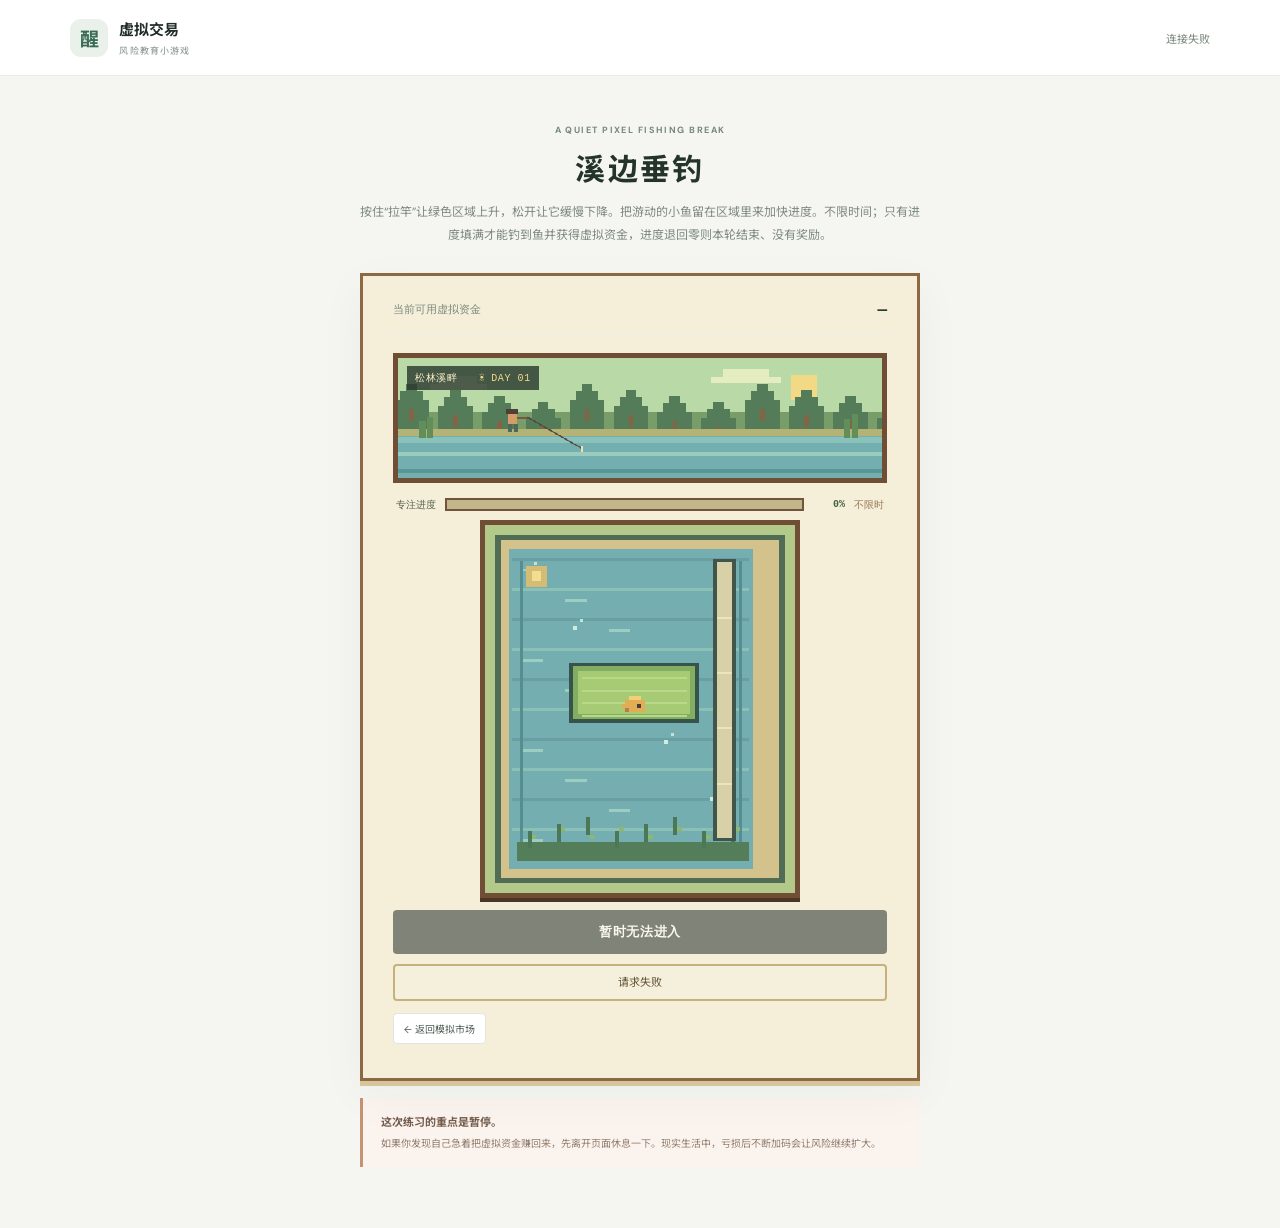
==== commit 09139af4: "Rename brand from 清醒投资 to 虚拟交易" ====
--- a/fishing.html
+++ b/fishing.html
@@ -3,14 +3,14 @@
 <head>
   <meta charset="utf-8">
   <meta name="viewport" content="width=device-width,initial-scale=1">
-  <title>溪边垂钓 · 清醒投资</title>
+  <title>溪边垂钓 · 虚拟交易</title>
   <link rel="stylesheet" href="style.css">
   <link rel="stylesheet" href="recharge.css">
   <link rel="stylesheet" href="fishing.css?v=return-inside-game-20261020-1">
 </head>
 <body class="fishing-page">
   <header class="top fishing-top">
-    <a class="brand" href="index.html"><span class="logo">醒</span><span>清醒投资<small>风险教育小游戏</small></span></a>
+    <a class="brand" href="index.html"><span class="logo">醒</span><span>虚拟交易<small>风险教育小游戏</small></span></a>
     <div class="top-right"><span id="playerName" class="virtual">读取账户中…</span></div>
   </header>
   <main class="fishing-main">
--- a/style.css
+++ b/style.css
@@ -18,3 +18,6 @@
 .code-actions .outline{padding:7px 10px;font-size:10px;white-space:nowrap}
 .code-hint{font-size:9px;line-height:1.5;color:#8a958d}
 .code-field input{letter-spacing:.18em;font-weight:600}
+
+/* 管理员标识 */
+.admin-badge{display:inline-block;margin-left:6px;padding:2px 6px;border:1px solid #c9a24a;border-radius:3px;background:#f6edd9;color:#8a641f;font-size:9px;font-weight:700;letter-spacing:.08em;vertical-align:middle}
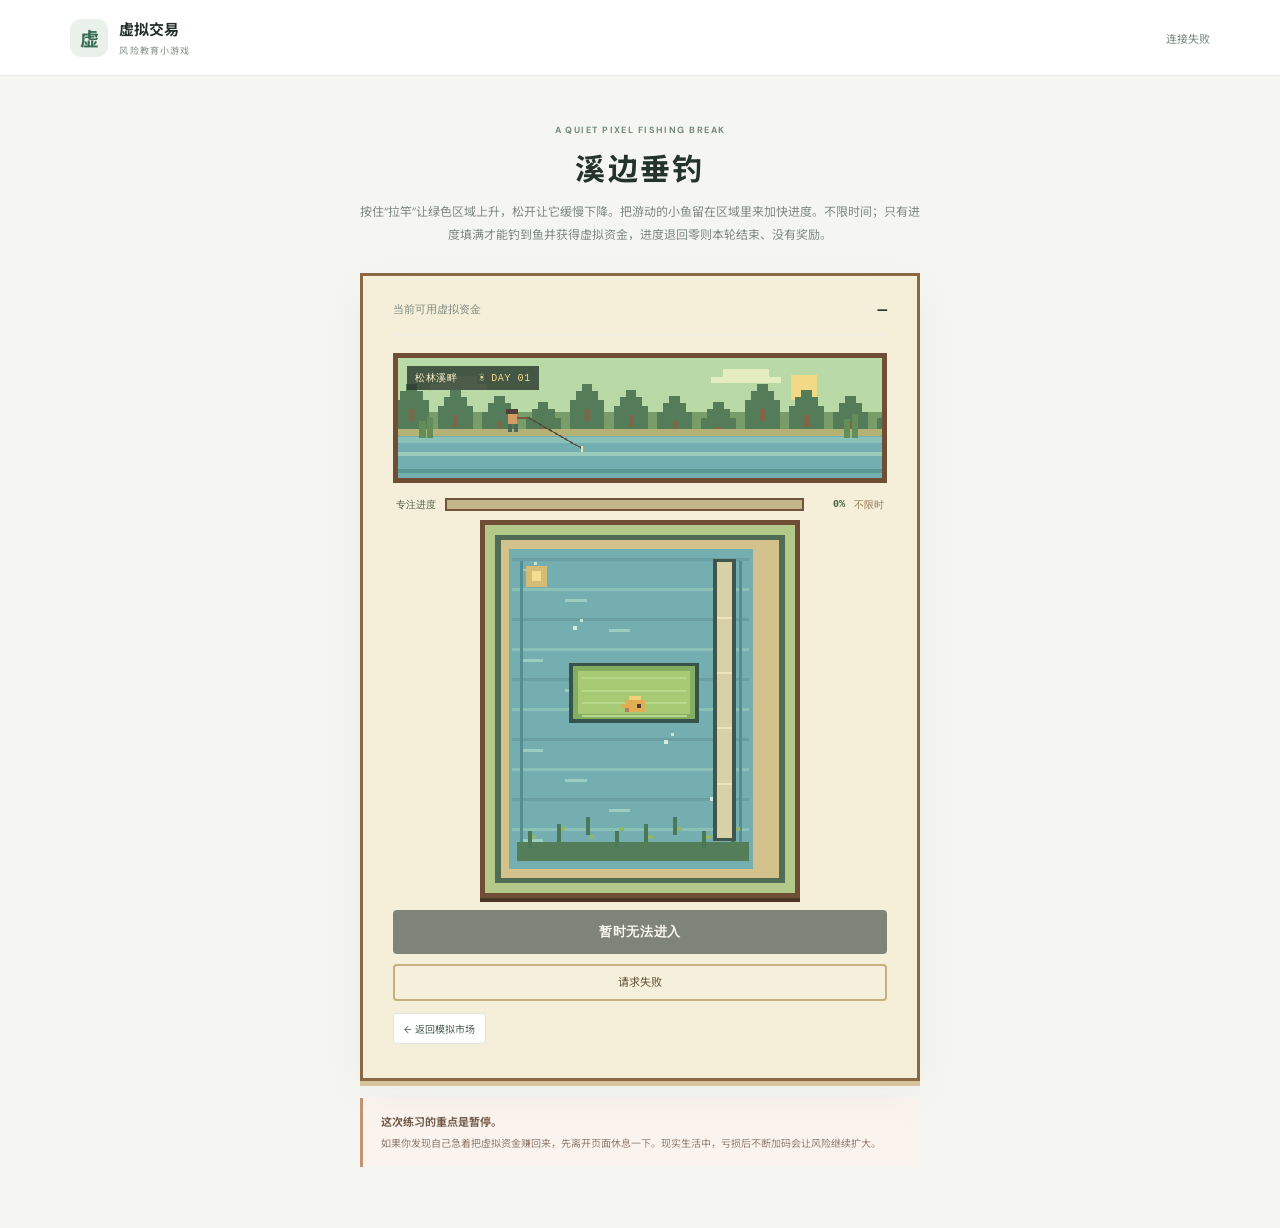
==== commit 13f9c177: "Update brand logo mark for 虚拟交易" ====
--- a/fishing.html
+++ b/fishing.html
@@ -10,7 +10,7 @@
 </head>
 <body class="fishing-page">
   <header class="top fishing-top">
-    <a class="brand" href="index.html"><span class="logo">醒</span><span>虚拟交易<small>风险教育小游戏</small></span></a>
+    <a class="brand" href="index.html"><span class="logo">虚</span><span>虚拟交易<small>风险教育小游戏</small></span></a>
     <div class="top-right"><span id="playerName" class="virtual">读取账户中…</span></div>
   </header>
   <main class="fishing-main">
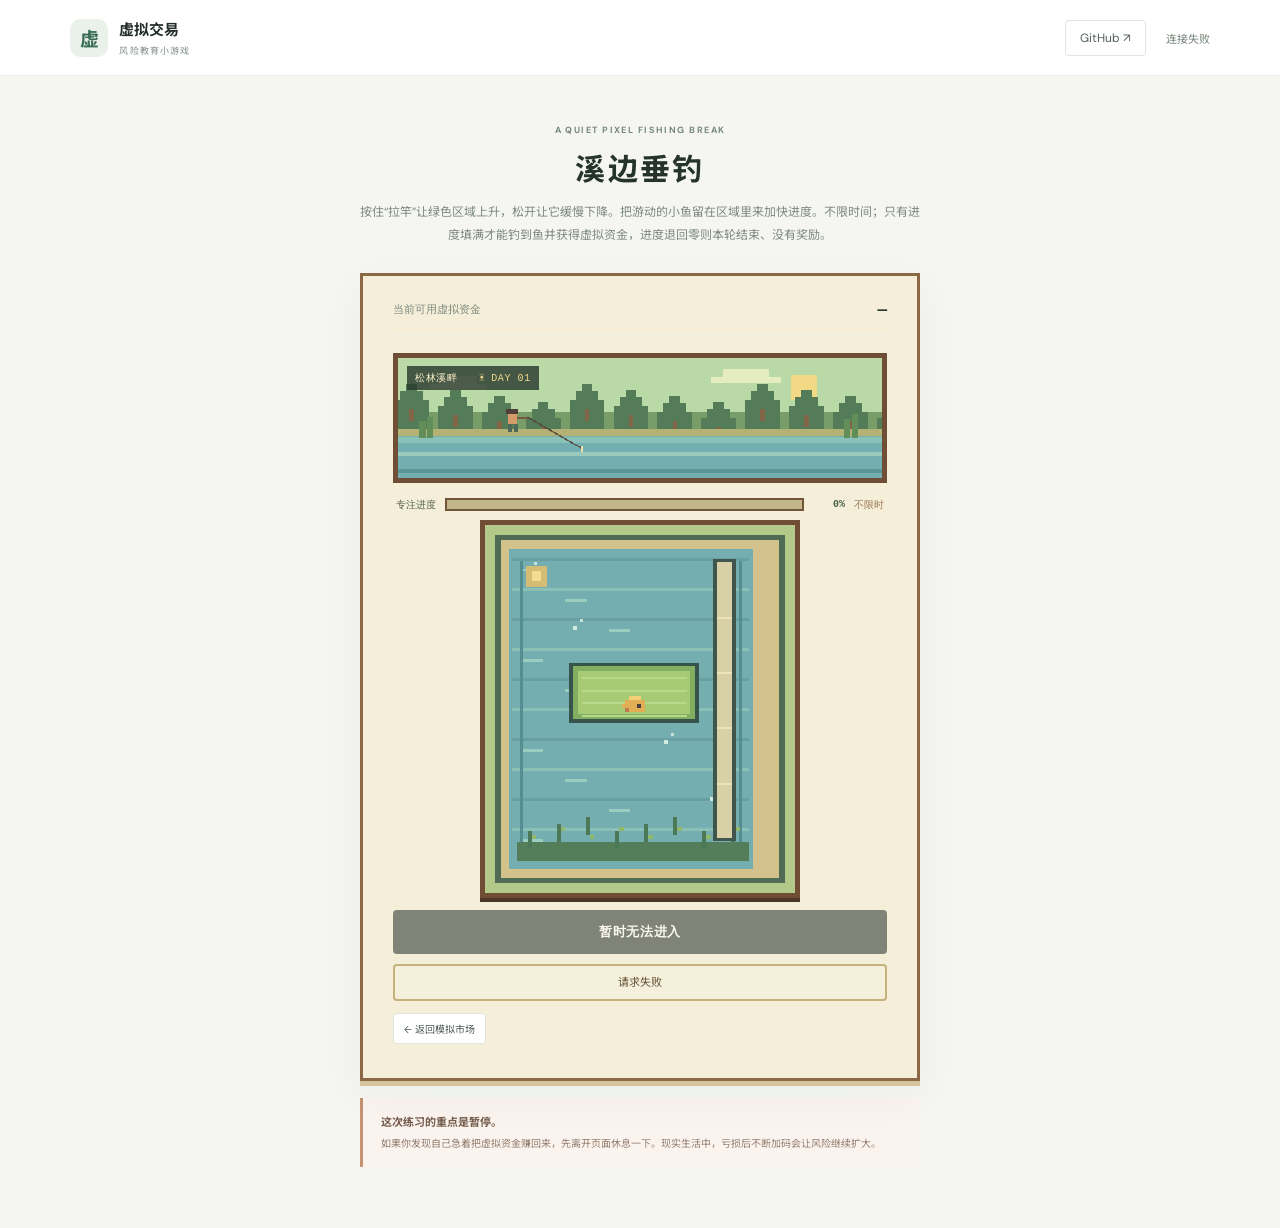
==== commit 91205164: "Add GitHub repository links to site navigation" ====
--- a/fishing.html
+++ b/fishing.html
@@ -4,14 +4,14 @@
   <meta charset="utf-8">
   <meta name="viewport" content="width=device-width,initial-scale=1">
   <title>溪边垂钓 · 虚拟交易</title>
-  <link rel="stylesheet" href="style.css">
+  <link rel="stylesheet" href="style.css?v=github-link-20261025-1">
   <link rel="stylesheet" href="recharge.css">
   <link rel="stylesheet" href="fishing.css?v=return-inside-game-20261020-1">
 </head>
 <body class="fishing-page">
   <header class="top fishing-top">
     <a class="brand" href="index.html"><span class="logo">虚</span><span>虚拟交易<small>风险教育小游戏</small></span></a>
-    <div class="top-right"><span id="playerName" class="virtual">读取账户中…</span></div>
+    <div class="top-right"><a class="outline repo-link" href="https://github.com/yjysxyz/Virtual-Trader" target="_blank" rel="noopener noreferrer" aria-label="在新标签页打开本项目 GitHub 仓库">GitHub ↗</a><span id="playerName" class="virtual">读取账户中…</span></div>
   </header>
   <main class="fishing-main">
     <section class="fishing-intro">
--- a/style.css
+++ b/style.css
@@ -21,3 +21,4 @@
 
 /* 管理员标识 */
 .admin-badge{display:inline-block;margin-left:6px;padding:2px 6px;border:1px solid #c9a24a;border-radius:3px;background:#f6edd9;color:#8a641f;font-size:9px;font-weight:700;letter-spacing:.08em;vertical-align:middle}
+.repo-link{text-decoration:none;white-space:nowrap}
